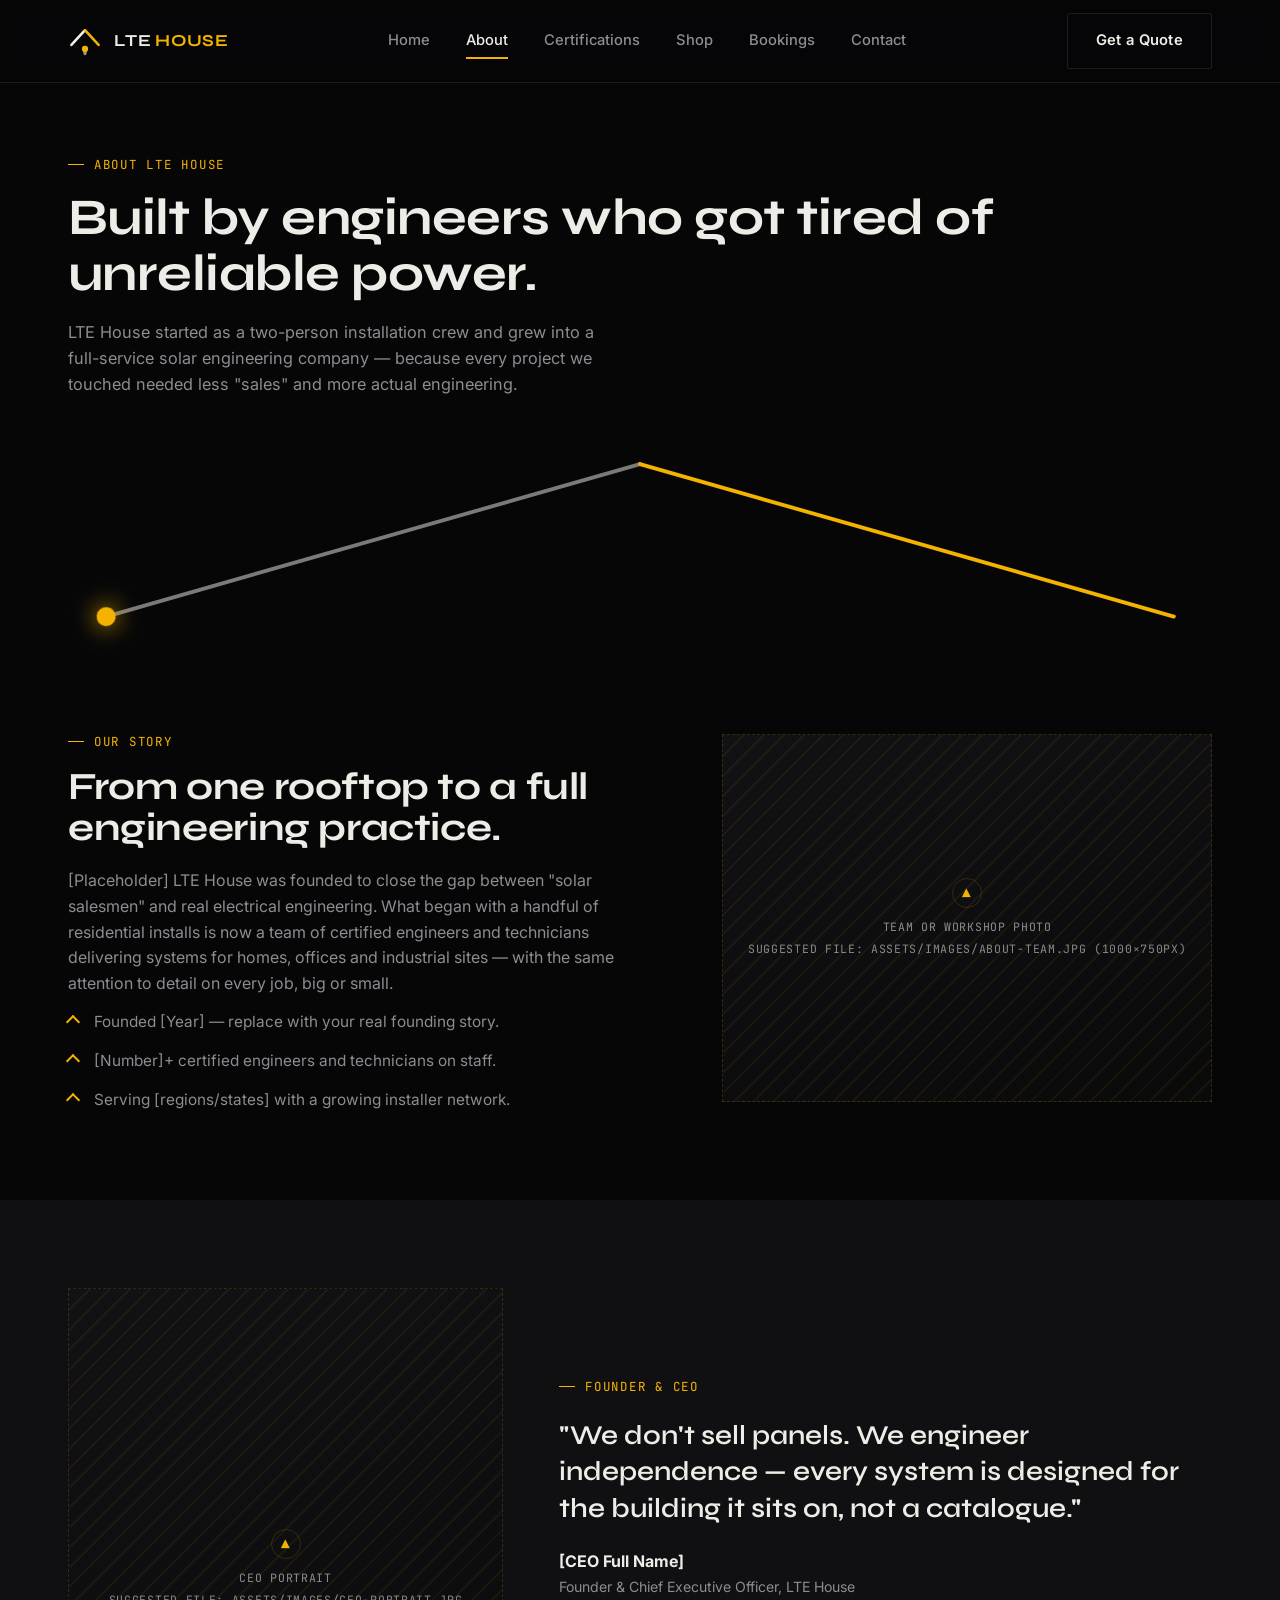
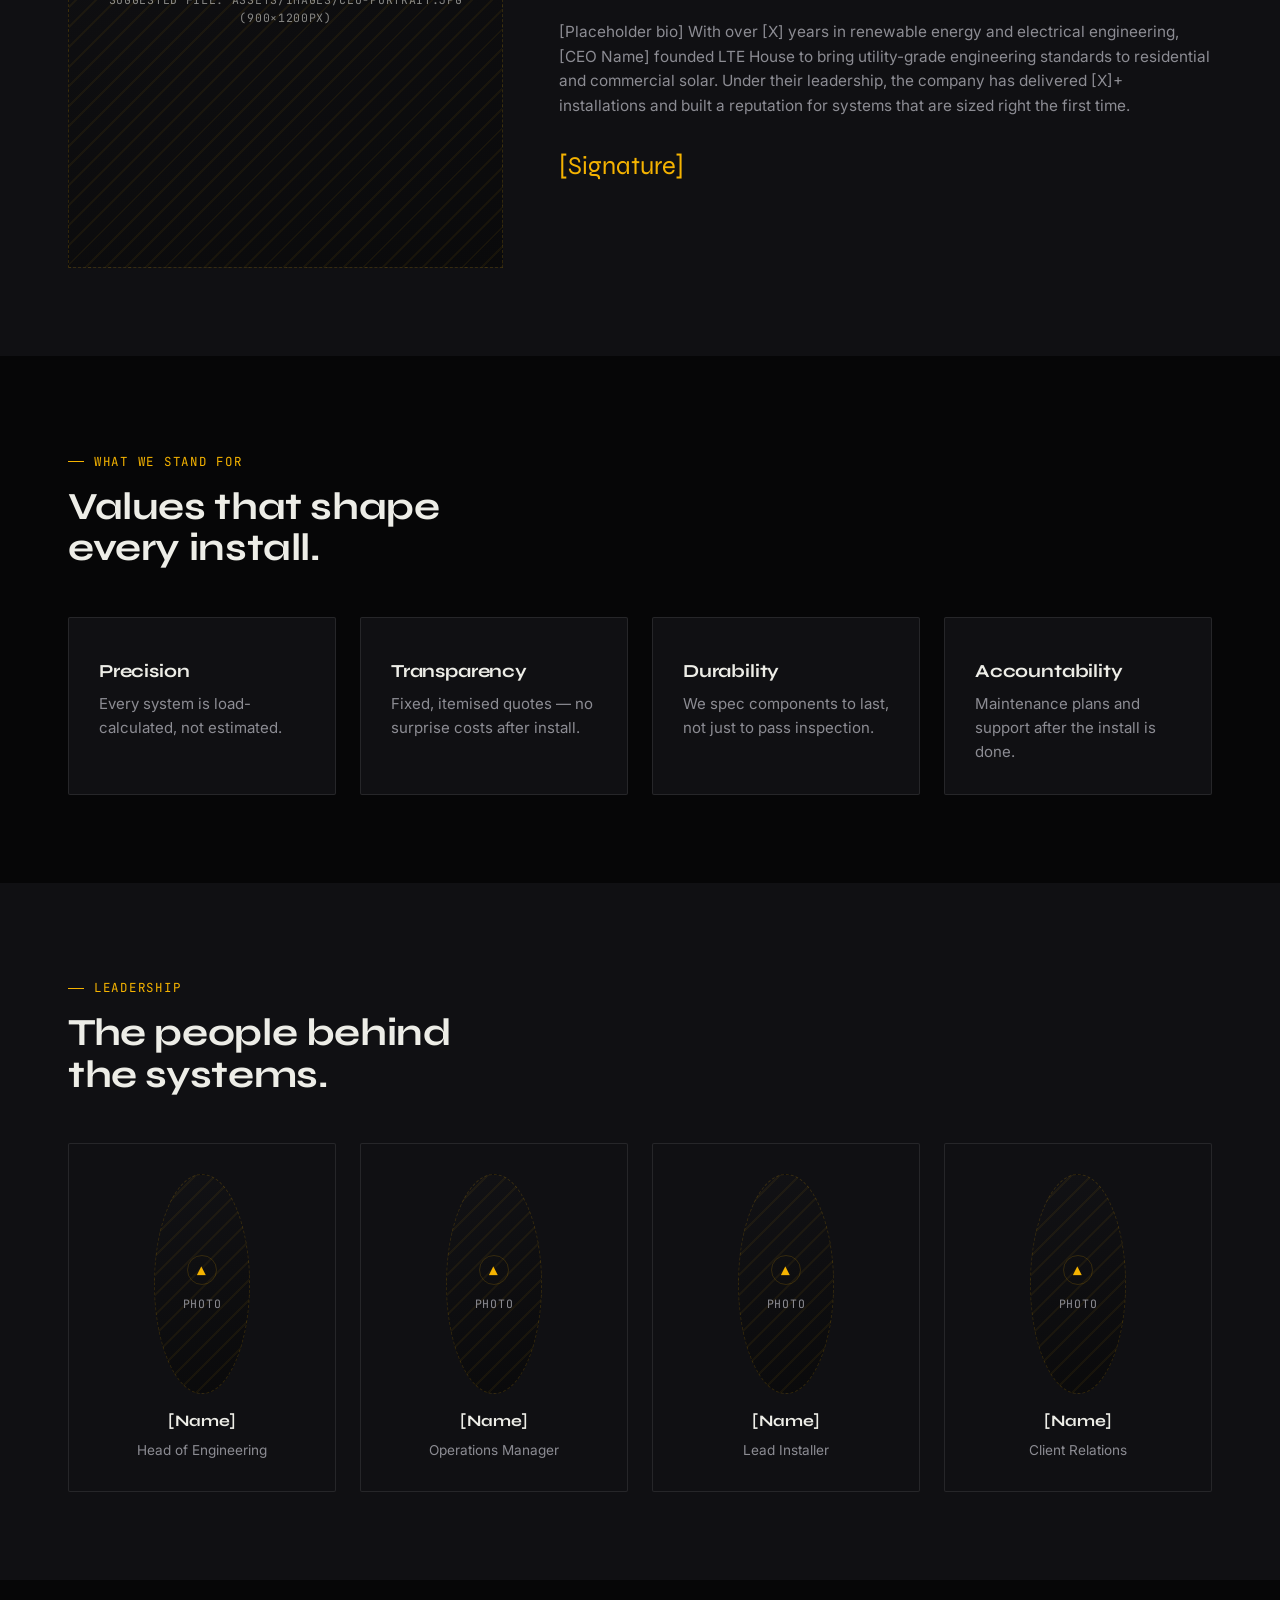
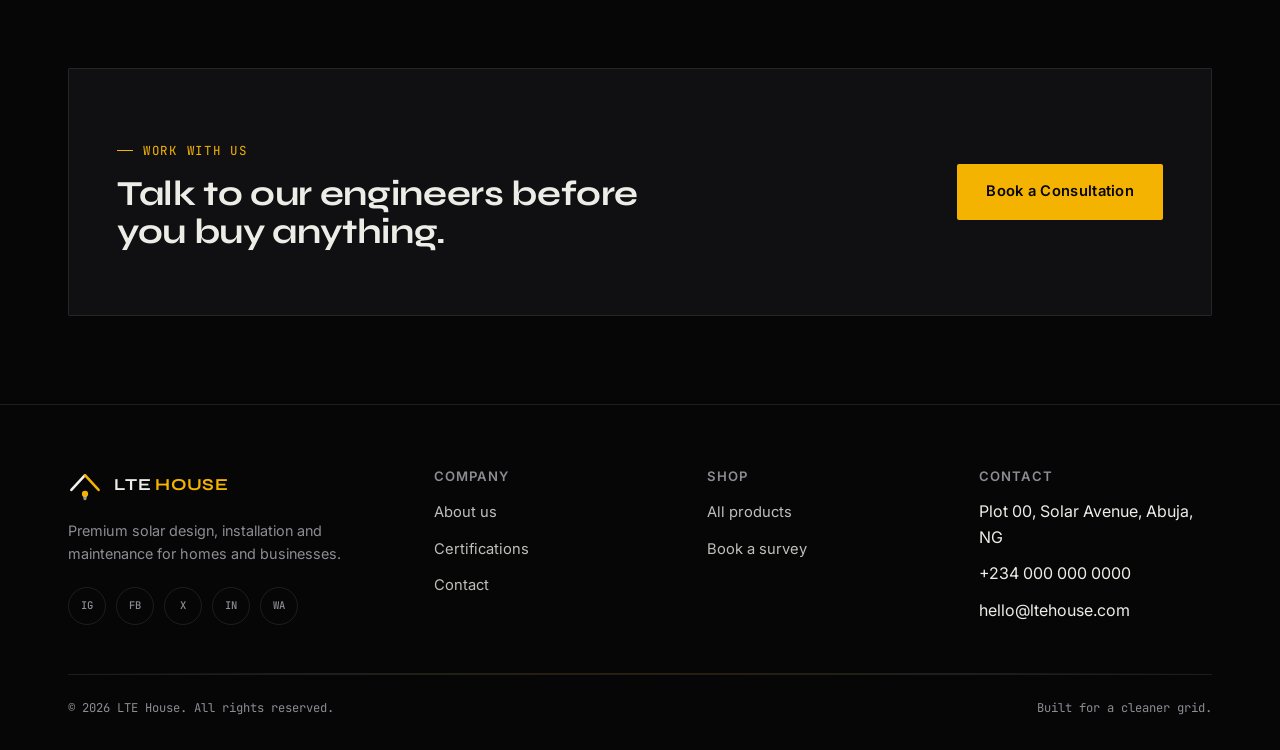
==== about.html @ f2ba42c4 "Initial website commit" ====
<!DOCTYPE html>
<html lang="en">
<head>
<meta charset="UTF-8">
<meta name="viewport" content="width=device-width, initial-scale=1.0">
<title>About — LTE House</title>
<meta name="description" content="The team and story behind LTE House.">
<link rel="icon" href="assets/favicon.ico" sizes="any">
<link rel="icon" type="image/svg+xml" href="assets/logo-icon.svg">
<link rel="apple-touch-icon" href="assets/apple-touch-icon.png">
<link rel="manifest" href="assets/site.webmanifest">
<meta name="theme-color" content="#060607">
<link rel="stylesheet" href="css/style.css">
</head>
<body>

<div class="page-loader" aria-hidden="true">
  <svg class="loader-mark" viewBox="0 0 200 200" xmlns="http://www.w3.org/2000/svg">
    <path class="l-roof-base l-roof-base-left" d="M40 130 L100 60"/>
    <path class="l-roof-base l-roof-base-right" d="M100 60 L160 130"/>
    <path class="l-roof-glow l-roof-glow-left" d="M40 130 L100 60"/>
    <path class="l-roof-glow l-roof-glow-right" d="M100 60 L160 130"/>
    <circle class="l-bulb-base" cx="100" cy="150" r="15"/>
    <circle class="l-bulb-glow" cx="100" cy="150" r="15"/>
    <path class="l-bulb-base-lines" d="M94 167 L106 167 M95 172 L105 172"/>
  </svg>
</div>

<header class="site-header">
  <div class="wrap">
    <a href="index.html" class="brand">
      <img src="assets/logo-icon.svg" alt="LTE House logo">
      <span class="brand-name">LTE <span>HOUSE</span></span>
    </a>
    <nav class="nav-links">
      <a href="index.html">Home</a>
      <a href="about.html" aria-current="page">About</a>
      <a href="certifications.html">Certifications</a>
      <a href="shop.html">Shop</a>
      <a href="bookings.html">Bookings</a>
      <a href="contact.html">Contact</a>
    </nav>
    <div class="nav-cta">
      <a href="bookings.html" class="btn btn-ghost">Get a Quote</a>
      <button class="nav-toggle" aria-label="Toggle menu" aria-expanded="false"><span></span></button>
    </div>
  </div>
</header>

<main>

  <section class="page-hero">
    <div class="wrap">
      <span class="eyebrow">About LTE House</span>
      <h1>Built by engineers who got tired of unreliable power.</h1>
      <p>LTE House started as a two-person installation crew and grew into a full-service solar engineering company — because every project we touched needed less "sales" and more actual engineering.</p>
    </div>
  </section>

  <div class="wrap">
    <svg class="roofline animate" viewBox="0 0 600 100" preserveAspectRatio="none" aria-hidden="true">
      <path class="rl-left" d="M20 90 L300 10"/>
      <path class="rl-right" d="M300 10 L580 90"/>
      <circle class="rl-dot" r="5"/>
    </svg>
  </div>

  <!-- STORY -->
  <section>
    <div class="wrap hero-grid">
      <div class="reveal">
        <span class="eyebrow">Our story</span>
        <h2 style="margin-top:14px; font-size:clamp(1.8rem,3vw,2.6rem);">From one rooftop to a full engineering practice.</h2>
        <p style="color:var(--grey); margin-top:20px;">[Placeholder] LTE House was founded to close the gap between "solar salesmen" and real electrical engineering. What began with a handful of residential installs is now a team of certified engineers and technicians delivering systems for homes, offices and industrial sites — with the same attention to detail on every job, big or small.</p>
        <ul class="roof-list">
          <li>Founded [Year] — replace with your real founding story.</li>
          <li>[Number]+ certified engineers and technicians on staff.</li>
          <li>Serving [regions/states] with a growing installer network.</li>
        </ul>
      </div>
      <div class="ph reveal" style="--ar:4/3;">
        <div class="ph-inner">
          <span class="ph-icon">▲</span>
          Team or workshop photo
          <span class="ph-file">suggested file: assets/images/about-team.jpg (1000×750px)</span>
        </div>
      </div>
    </div>
  </section>

  <!-- CEO SPOTLIGHT -->
  <section style="background:var(--panel);">
    <div class="wrap">
      <div class="ceo-section reveal">
        <div class="ph">
          <div class="ph-inner">
            <span class="ph-icon">▲</span>
            CEO portrait
            <span class="ph-file">suggested file: assets/images/ceo-portrait.jpg (900×1200px)</span>
          </div>
        </div>
        <div>
          <span class="eyebrow">Founder &amp; CEO</span>
          <p class="ceo-quote">"We don't sell panels. We engineer independence — every system is designed for the building it sits on, not a catalogue."</p>
          <div class="ceo-role">
            <b>[CEO Full Name]</b>
            <span>Founder &amp; Chief Executive Officer, LTE House</span>
          </div>
          <p class="ceo-bio">[Placeholder bio] With over [X] years in renewable energy and electrical engineering, [CEO Name] founded LTE House to bring utility-grade engineering standards to residential and commercial solar. Under their leadership, the company has delivered [X]+ installations and built a reputation for systems that are sized right the first time.</p>
          <div class="ceo-sig">[Signature]</div>
        </div>
      </div>
    </div>
  </section>

  <!-- VALUES -->
  <section>
    <div class="wrap">
      <div class="section-head reveal">
        <div>
          <span class="eyebrow">What we stand for</span>
          <h2>Values that shape every install.</h2>
        </div>
      </div>
      <div class="grid-4">
        <div class="card reveal">
          <h3>Precision</h3>
          <p>Every system is load-calculated, not estimated.</p>
        </div>
        <div class="card reveal">
          <h3>Transparency</h3>
          <p>Fixed, itemised quotes — no surprise costs after install.</p>
        </div>
        <div class="card reveal">
          <h3>Durability</h3>
          <p>We spec components to last, not just to pass inspection.</p>
        </div>
        <div class="card reveal">
          <h3>Accountability</h3>
          <p>Maintenance plans and support after the install is done.</p>
        </div>
      </div>
    </div>
  </section>

  <!-- TEAM -->
  <section style="background:var(--panel);">
    <div class="wrap">
      <div class="section-head reveal">
        <div>
          <span class="eyebrow">Leadership</span>
          <h2>The people behind the systems.</h2>
        </div>
      </div>
      <div class="grid-4">
        <div class="card cert-card reveal">
          <div class="ph"><div class="ph-inner"><span class="ph-icon">▲</span>Photo</div></div>
          <h3>[Name]</h3>
          <p>Head of Engineering</p>
        </div>
        <div class="card cert-card reveal">
          <div class="ph"><div class="ph-inner"><span class="ph-icon">▲</span>Photo</div></div>
          <h3>[Name]</h3>
          <p>Operations Manager</p>
        </div>
        <div class="card cert-card reveal">
          <div class="ph"><div class="ph-inner"><span class="ph-icon">▲</span>Photo</div></div>
          <h3>[Name]</h3>
          <p>Lead Installer</p>
        </div>
        <div class="card cert-card reveal">
          <div class="ph"><div class="ph-inner"><span class="ph-icon">▲</span>Photo</div></div>
          <h3>[Name]</h3>
          <p>Client Relations</p>
        </div>
      </div>
    </div>
  </section>

  <section>
    <div class="wrap">
      <div class="cta-band reveal">
        <div>
          <span class="eyebrow">Work with us</span>
          <h2 style="margin-top:14px;">Talk to our engineers before you buy anything.</h2>
        </div>
        <a href="bookings.html" class="btn btn-primary">Book a Consultation</a>
      </div>
    </div>
  </section>

</main>

<footer class="site-footer">
  <div class="wrap">
    <div class="footer-grid">
      <div class="footer-brand">
        <a href="index.html" class="brand">
          <img src="assets/logo-icon.svg" alt="LTE House logo">
          <span class="brand-name">LTE <span>HOUSE</span></span>
        </a>
        <p>Premium solar design, installation and maintenance for homes and businesses.</p>
        <div class="social-links">
          <a href="#" aria-label="LTE House on Instagram">IG</a>
          <a href="#" aria-label="LTE House on Facebook">FB</a>
          <a href="#" aria-label="LTE House on X (Twitter)">X</a>
          <a href="#" aria-label="LTE House on LinkedIn">IN</a>
          <a href="#" aria-label="Message LTE House on WhatsApp">WA</a>
        </div>
      </div>
      <div class="footer-col">
        <h4>Company</h4>
        <ul>
          <li><a href="about.html">About us</a></li>
          <li><a href="certifications.html">Certifications</a></li>
          <li><a href="contact.html">Contact</a></li>
        </ul>
      </div>
      <div class="footer-col">
        <h4>Shop</h4>
        <ul>
          <li><a href="shop.html">All products</a></li>
          <li><a href="bookings.html">Book a survey</a></li>
        </ul>
      </div>
      <div class="footer-col">
        <h4>Contact</h4>
        <ul>
          <li>Plot 00, Solar Avenue, Abuja, NG</li>
          <li>+234 000 000 0000</li>
          <li>hello@ltehouse.com</li>
        </ul>
      </div>
    </div>
    <div class="divider-simple"></div>
    <div class="footer-bottom">
      <span>© 2026 LTE House. All rights reserved.</span>
      <span>Built for a cleaner grid.</span>
    </div>
  </div>
</footer>

<script src="js/main.js"></script>
</body>
</html>
---- css/style.css ----
/* =========================================================
   LTE HOUSE — Design System
   Palette:   #060607 black · #101013 panel · #17171B panel-2
              #F5B301 gold · #FFD666 gold-bright
              #EDEDE7 white(text) · #8C8C93 grey(muted)
   Type:      Syne (display) / Inter (body) / JetBrains Mono (data)
   Signature: the roofline stroke from the mark, reused as an
              animated divider with a travelling "sun" dot.
   ========================================================= */

@import url('https://fonts.googleapis.com/css2?family=Syne:wght@600;700;800&family=Inter:wght@400;500;600&family=JetBrains+Mono:wght@400;500&display=swap');

:root{
  --black:#060607;
  --panel:#101013;
  --panel-2:#17171b;
  --gold:#F5B301;
  --gold-bright:#FFD666;
  --white:#EDEDE7;
  --grey:#8C8C93;
  --line:rgba(245,179,1,0.16);
  --line-soft:rgba(237,237,231,0.10);

  --display:'Syne', sans-serif;
  --body:'Inter', sans-serif;
  --mono:'JetBrains Mono', monospace;

  --container:1200px;
  --radius:2px;
  --ease:cubic-bezier(.16,.84,.44,1);
}

*,*::before,*::after{ box-sizing:border-box; }
html{ scroll-behavior:smooth; }
body{
  margin:0;
  background:var(--black);
  color:var(--white);
  font-family:var(--body);
  font-size:16px;
  line-height:1.6;
  -webkit-font-smoothing:antialiased;
}
img{ max-width:100%; display:block; }
a{ color:inherit; text-decoration:none; }
ul{ margin:0; padding:0; list-style:none; }
h1,h2,h3,h4{ font-family:var(--display); font-weight:700; margin:0; line-height:1.08; letter-spacing:-0.01em; }
p{ margin:0; }
button{ font-family:inherit; cursor:pointer; }
input,select,textarea{ font-family:inherit; font-size:1rem; }

:focus-visible{
  outline:2px solid var(--gold);
  outline-offset:3px;
}

.wrap{
  max-width:var(--container);
  margin-inline:auto;
  padding-inline:28px;
}

@media (prefers-reduced-motion: reduce){
  *{ animation-duration:0.001ms !important; animation-iteration-count:1 !important; transition-duration:0.001ms !important; scroll-behavior:auto !important; }
}

/* ---------- eyebrow / mono labels ---------- */
.eyebrow{
  font-family:var(--mono);
  font-size:0.78rem;
  letter-spacing:0.14em;
  text-transform:uppercase;
  color:var(--gold);
  display:inline-flex;
  align-items:center;
  gap:10px;
}
.eyebrow::before{
  content:'';
  width:16px; height:1px;
  background:var(--gold);
  display:inline-block;
}

/* ---------- buttons ---------- */
.btn{
  display:inline-flex;
  align-items:center;
  justify-content:center;
  gap:8px;
  padding:15px 28px;
  font-family:var(--body);
  font-weight:600;
  font-size:0.92rem;
  letter-spacing:0.02em;
  border-radius:var(--radius);
  border:1px solid transparent;
  transition:transform .35s var(--ease), background .35s var(--ease), border-color .35s var(--ease), color .35s var(--ease);
  white-space:nowrap;
}
.btn-primary{ background:var(--gold); color:var(--black); }
.btn-primary:hover{ background:var(--gold-bright); transform:translateY(-2px); }
.btn-ghost{ border-color:var(--line-soft); color:var(--white); }
.btn-ghost:hover{ border-color:var(--gold); color:var(--gold); transform:translateY(-2px); }
.btn-block{ width:100%; }
.btn:disabled{ opacity:0.4; cursor:not-allowed; transform:none !important; }

/* ---------- header ---------- */
.site-header{
  position:sticky; top:0; z-index:100;
  background:rgba(6,6,7,0.86);
  backdrop-filter:blur(10px);
  border-bottom:1px solid var(--line-soft);
}
.site-header .wrap{
  display:flex; align-items:center; justify-content:space-between;
  height:82px;
}
.brand{ display:flex; align-items:center; gap:12px; }
.brand img{ width:34px; height:34px; }
.brand-name{ font-family:var(--display); font-weight:700; font-size:1.05rem; letter-spacing:0.02em; }
.brand-name span{ color:var(--gold); }

.nav-links{ display:flex; align-items:center; gap:36px; }
.nav-links a{
  font-size:0.92rem; font-weight:500; color:var(--grey);
  position:relative; padding:6px 0; transition:color .25s var(--ease);
}
.nav-links a:hover, .nav-links a[aria-current="page"]{ color:var(--white); }
.nav-links a[aria-current="page"]::after{
  content:''; position:absolute; left:0; right:0; bottom:0; height:2px; background:var(--gold);
}
.nav-cta{ display:flex; align-items:center; gap:16px; }
.nav-toggle{
  display:none; background:none; border:none; color:var(--white);
  width:38px; height:38px; align-items:center; justify-content:center;
}
.nav-toggle span, .nav-toggle span::before, .nav-toggle span::after{
  content:''; display:block; width:22px; height:2px; background:var(--white); position:relative; transition:.3s;
}
.nav-toggle span::before{ position:absolute; top:-7px; }
.nav-toggle span::after{ position:absolute; top:7px; }

@media (max-width: 900px){
  .nav-links{
    position:fixed; inset:82px 0 0 0; background:var(--black);
    flex-direction:column; align-items:flex-start; gap:0;
    padding:12px 28px 28px; border-top:1px solid var(--line-soft);
    transform:translateY(-8px); opacity:0; pointer-events:none;
    transition:transform .3s var(--ease), opacity .3s var(--ease);
  }
  .nav-links.open{ transform:translateY(0); opacity:1; pointer-events:auto; }
  .nav-links a{ width:100%; padding:16px 0; border-bottom:1px solid var(--line-soft); }
  .nav-cta .btn-ghost{ display:none; }
  .nav-toggle{ display:flex; }
}

/* ---------- roofline divider (signature element) ---------- */
.roofline{
  width:100%;
  display:block;
  overflow:visible;
}
.roofline path{
  fill:none;
  stroke-width:2;
  stroke-linecap:round;
}
.roofline .rl-left{ stroke:var(--line-soft); }
.roofline .rl-right{ stroke:var(--line); }
.roofline.animate .rl-left,
.roofline.animate .rl-right{
  stroke:var(--white);
  stroke-opacity:0.5;
  stroke-dasharray:900;
  stroke-dashoffset:900;
  animation:draw 1.6s var(--ease) forwards;
}
.roofline.animate .rl-right{ stroke:var(--gold); stroke-opacity:1; animation-delay:.15s; }
.roofline.animate .rl-left{ animation-delay:0s; }
@keyframes draw{ to{ stroke-dashoffset:0; } }
.roofline .rl-dot{
  fill:var(--gold);
  offset-path:path('M20 90 L300 10 L580 90');
  animation:travel 4.5s linear infinite;
  filter:drop-shadow(0 0 6px var(--gold));
}
@keyframes travel{
  0%{ offset-distance:0%; opacity:0; }
  5%{ opacity:1; }
  95%{ opacity:1; }
  100%{ offset-distance:100%; opacity:0; }
}

.divider-simple{
  height:1px; width:100%;
  background:linear-gradient(90deg, transparent, var(--line-soft) 20%, var(--line) 50%, var(--line-soft) 80%, transparent);
  border:none; margin:0;
}

/* ---------- hero ---------- */
.hero{
  padding:74px 0 40px;
  position:relative;
}
.hero-grid{
  display:grid;
  grid-template-columns:1.1fr 0.9fr;
  gap:56px;
  align-items:center;
}
.hero h1{
  font-size:clamp(2.6rem, 5vw, 4.4rem);
  margin-top:18px;
}
.hero h1 em{ font-style:normal; color:var(--gold); }
.hero p.lede{
  font-size:1.06rem; color:var(--grey); max-width:46ch;
  margin-top:22px;
}
.hero-actions{ display:flex; gap:16px; margin-top:34px; flex-wrap:wrap; }
.hero-media{
  position:relative;
  border:1px solid var(--line-soft);
  border-radius:var(--radius);
  overflow:hidden;
}
.hero-media img{ width:100%; height:100%; object-fit:cover; }

@media (max-width: 900px){
  .hero-grid{ grid-template-columns:1fr; }
  .hero-media{ order:-1; }
}

/* ---------- image placeholders ---------- */
.ph{
  position:relative;
  background:
    repeating-linear-gradient(135deg, rgba(245,179,1,0.06) 0 2px, transparent 2px 14px),
    linear-gradient(160deg, #121215, #0a0a0b);
  border:1px dashed var(--line);
  display:flex; align-items:center; justify-content:center;
  min-height:220px;
  aspect-ratio: var(--ar, 4/3);
}
.ph-inner{
  text-align:center; color:var(--grey);
  font-family:var(--mono); font-size:0.72rem; letter-spacing:0.06em; text-transform:uppercase;
  padding:20px;
}
.ph-inner .ph-icon{
  width:30px; height:30px; margin:0 auto 10px;
  border:1px solid var(--line); border-radius:50%;
  display:flex; align-items:center; justify-content:center; color:var(--gold); font-size:0.9rem;
}
.ph-inner .ph-file{ color:var(--white); opacity:0.55; margin-top:4px; display:block; }

/* ---------- stats strip ---------- */
.stats{
  border-top:1px solid var(--line-soft);
  border-bottom:1px solid var(--line-soft);
  padding:30px 0;
}
.stats .wrap{
  display:grid; grid-template-columns:repeat(4,1fr); gap:24px;
}
.stat b{
  display:block; font-family:var(--mono); font-size:1.9rem; color:var(--gold); font-weight:500;
}
.stat span{ font-size:0.82rem; color:var(--grey); }
@media (max-width:700px){ .stats .wrap{ grid-template-columns:repeat(2,1fr); } }

/* ---------- sections ---------- */
section{ padding:88px 0; }
.section-head{
  display:flex; justify-content:space-between; align-items:flex-end; gap:24px;
  margin-bottom:48px; flex-wrap:wrap;
}
.section-head h2{ font-size:clamp(1.8rem,3vw,2.6rem); margin-top:14px; max-width:16ch; }
.section-head p{ color:var(--grey); max-width:42ch; }

/* ---------- cards ---------- */
.card{
  background:var(--panel);
  border:1px solid var(--line-soft);
  border-radius:var(--radius);
  padding:30px;
  transition:border-color .3s var(--ease), transform .3s var(--ease);
}
.card:hover{ border-color:var(--line); transform:translateY(-4px); }
.card h3{ font-size:1.15rem; margin-top:14px; }
.card p{ color:var(--grey); font-size:0.94rem; margin-top:10px; }
.card .num{ font-family:var(--mono); color:var(--gold); font-size:0.85rem; }

.grid-3{ display:grid; grid-template-columns:repeat(3,1fr); gap:24px; }
.grid-4{ display:grid; grid-template-columns:repeat(4,1fr); gap:24px; }
.grid-2{ display:grid; grid-template-columns:repeat(2,1fr); gap:24px; }
@media (max-width:900px){ .grid-3,.grid-4{ grid-template-columns:repeat(2,1fr); } }
@media (max-width:600px){ .grid-3,.grid-4,.grid-2{ grid-template-columns:1fr; } }

/* icon bullets replace default markers with a roof-peak caret */
.roof-list li{
  position:relative; padding-left:26px; margin-top:14px; color:var(--grey); font-size:0.96rem;
}
.roof-list li::before{
  content:''; position:absolute; left:0; top:7px; width:10px; height:10px;
  border-left:2px solid var(--gold); border-top:2px solid var(--gold);
  transform:rotate(45deg);
}

/* ---------- process (real sequence -> numbered) ---------- */
.process{ display:grid; grid-template-columns:repeat(4,1fr); gap:0; }
.process-step{
  padding:0 24px 0 0; position:relative;
}
.process-step:not(:last-child)::after{
  content:''; position:absolute; top:20px; right:-1px; width:1px; height:60%;
  background:var(--line-soft);
}
.process-step .idx{ font-family:var(--mono); color:var(--gold); font-size:0.82rem; }
.process-step h4{ font-size:1.05rem; margin-top:14px; }
.process-step p{ color:var(--grey); font-size:0.9rem; margin-top:8px; }
@media (max-width:900px){ .process{ grid-template-columns:repeat(2,1fr); gap:36px 24px; } .process-step:not(:last-child)::after{ display:none; } }
@media (max-width:600px){ .process{ grid-template-columns:1fr; } }

/* ---------- CTA band ---------- */
.cta-band{
  background:var(--panel);
  border:1px solid var(--line-soft);
  border-radius:var(--radius);
  padding:64px 48px;
  display:flex; align-items:center; justify-content:space-between; gap:32px; flex-wrap:wrap;
}
.cta-band h2{ font-size:clamp(1.6rem,3vw,2.2rem); max-width:22ch; }
@media (max-width:700px){ .cta-band{ padding:40px 26px; } }

/* ---------- footer ---------- */
.site-footer{ border-top:1px solid var(--line-soft); padding:64px 0 32px; }
.footer-grid{
  display:grid; grid-template-columns:1.4fr 1fr 1fr 1fr; gap:40px;
  padding-bottom:48px;
}
.footer-brand p{ color:var(--grey); font-size:0.9rem; margin-top:16px; max-width:32ch; }
.social-links{ display:flex; gap:10px; margin-top:22px; }
.social-links a{
  width:38px; height:38px; border-radius:50%; border:1px solid var(--line-soft);
  display:flex; align-items:center; justify-content:center;
  font-family:var(--mono); font-size:0.66rem; font-weight:500; letter-spacing:0.02em;
  color:var(--grey); transition:.25s var(--ease);
}
.social-links a:hover{ border-color:var(--gold); color:var(--gold); transform:translateY(-2px); }
.social-links.inline{ margin-top:18px; }
.footer-col h4{ font-family:var(--body); font-size:0.82rem; text-transform:uppercase; letter-spacing:0.08em; color:var(--grey); font-weight:600; }
.footer-col ul{ margin-top:16px; display:flex; flex-direction:column; gap:11px; }
.footer-col a{ font-size:0.92rem; color:var(--white); opacity:0.8; }
.footer-col a:hover{ color:var(--gold); opacity:1; }
.footer-bottom{
  border-top:1px solid var(--line-soft); padding-top:24px;
  display:flex; justify-content:space-between; align-items:center; flex-wrap:wrap; gap:12px;
  font-family:var(--mono); font-size:0.76rem; color:var(--grey);
}
@media (max-width:900px){ .footer-grid{ grid-template-columns:1fr 1fr; } }
@media (max-width:600px){ .footer-grid{ grid-template-columns:1fr; } }

/* ---------- page hero (inner pages) ---------- */
.page-hero{ padding:64px 0 48px; }
.page-hero .eyebrow{ margin-bottom:16px; }
.page-hero h1{ font-size:clamp(2.2rem,4vw,3.4rem); }
.page-hero p{ color:var(--grey); max-width:56ch; margin-top:18px; font-size:1.02rem; }

/* ---------- badge / pill ---------- */
.pill{
  display:inline-flex; align-items:center; gap:8px;
  font-family:var(--mono); font-size:0.74rem; letter-spacing:0.05em; text-transform:uppercase;
  color:var(--gold); border:1px solid var(--line); padding:6px 12px; border-radius:100px;
}

/* ---------- forms ---------- */
.field{ margin-bottom:20px; }
.field label{ display:block; font-size:0.84rem; color:var(--grey); margin-bottom:8px; }
.field input, .field select, .field textarea{
  width:100%; background:var(--panel); border:1px solid var(--line-soft); color:var(--white);
  padding:13px 14px; border-radius:var(--radius); transition:border-color .25s var(--ease);
}
.field input:focus, .field select:focus, .field textarea:focus{ border-color:var(--gold); outline:none; }
.field textarea{ min-height:120px; resize:vertical; }
.field-row{ display:grid; grid-template-columns:1fr 1fr; gap:20px; }
@media (max-width:600px){ .field-row{ grid-template-columns:1fr; } }
.form-note{ font-size:0.8rem; color:var(--grey); margin-top:14px; }
.form-success{
  display:none; border:1px solid var(--gold); background:rgba(245,179,1,0.06);
  padding:20px; border-radius:var(--radius); margin-top:20px;
}
.form-success.show{ display:block; }

/* ---------- shop ---------- */
.filter-bar{ display:flex; gap:10px; flex-wrap:wrap; margin-bottom:36px; }
.filter-chip{
  font-size:0.84rem; padding:9px 18px; border:1px solid var(--line-soft); border-radius:100px; color:var(--grey);
  transition:.25s var(--ease); background:none;
}
.filter-chip:hover{ color:var(--white); border-color:var(--line); }
.filter-chip.active{ background:var(--gold); color:var(--black); border-color:var(--gold); font-weight:600; }

.product-card .ph{ --ar:1/1; margin-bottom:18px; }
.product-card .price{ font-family:var(--mono); color:var(--gold); font-size:1.05rem; margin-top:12px; }
.product-card .meta{ display:flex; justify-content:space-between; align-items:center; margin-top:18px; }
.product-card .tag{ font-family:var(--mono); font-size:0.7rem; color:var(--grey); text-transform:uppercase; }
.qty-btn{
  background:var(--panel-2); border:1px solid var(--line-soft); color:var(--white);
  padding:11px 16px; font-size:0.86rem; font-weight:600; width:100%; border-radius:var(--radius);
  transition:.25s var(--ease); margin-top:16px; display:flex; align-items:center; justify-content:center; gap:8px;
}
.qty-btn:hover{ border-color:var(--gold); color:var(--gold); }
.qty-btn.added{ background:var(--gold); color:var(--black); border-color:var(--gold); }

/* quote drawer */
.quote-bar{
  position:fixed; right:24px; bottom:24px; z-index:200;
  background:var(--gold); color:var(--black); padding:15px 22px; border-radius:100px;
  display:flex; align-items:center; gap:10px; font-weight:600; font-size:0.9rem;
  box-shadow:0 12px 30px rgba(0,0,0,0.4);
  transform:translateY(120%); transition:transform .4s var(--ease);
}
.quote-bar.show{ transform:translateY(0); }
.quote-bar .count{
  background:var(--black); color:var(--gold); width:22px; height:22px; border-radius:50%;
  display:flex; align-items:center; justify-content:center; font-size:0.76rem; font-family:var(--mono);
}

/* ---------- bookings ---------- */
.calendar{
  background:var(--panel); border:1px solid var(--line-soft); border-radius:var(--radius); padding:28px;
}
.cal-head{ display:flex; align-items:center; justify-content:space-between; margin-bottom:20px; }
.cal-head b{ font-family:var(--display); font-size:1.05rem; }
.cal-nav{ display:flex; gap:8px; }
.cal-nav button{
  background:none; border:1px solid var(--line-soft); color:var(--white); width:32px; height:32px; border-radius:50%;
}
.cal-nav button:hover{ border-color:var(--gold); color:var(--gold); }
.cal-grid{ display:grid; grid-template-columns:repeat(7,1fr); gap:6px; text-align:center; }
.cal-grid .dow{ font-family:var(--mono); font-size:0.68rem; color:var(--grey); padding-bottom:6px; }
.cal-day{
  aspect-ratio:1; display:flex; align-items:center; justify-content:center; border-radius:50%;
  font-size:0.88rem; color:var(--white); background:none; border:1px solid transparent;
}
.cal-day:not(:disabled):hover{ border-color:var(--gold); }
.cal-day.selected{ background:var(--gold); color:var(--black); font-weight:600; }
.cal-day:disabled{ color:var(--line-soft); pointer-events:none; }
.cal-day.empty{ visibility:hidden; }

.slot-grid{ display:grid; grid-template-columns:repeat(3,1fr); gap:10px; margin-top:16px; }
.slot{
  padding:11px 6px; border:1px solid var(--line-soft); border-radius:var(--radius); font-size:0.84rem; text-align:center;
  background:none; color:var(--white);
}
.slot:hover{ border-color:var(--gold); }
.slot.selected{ background:var(--gold); color:var(--black); border-color:var(--gold); font-weight:600; }
.slot:disabled{ color:var(--line-soft); text-decoration:line-through; pointer-events:none; }

.booking-summary{ background:var(--panel); border:1px solid var(--line-soft); border-radius:var(--radius); padding:28px; }
.summary-row{ display:flex; justify-content:space-between; padding:12px 0; border-bottom:1px solid var(--line-soft); font-size:0.92rem; }
.summary-row span:first-child{ color:var(--grey); }
.summary-row b{ color:var(--gold); font-family:var(--mono); font-weight:500; }

/* ---------- team / CEO ---------- */
.ceo-section{ display:grid; grid-template-columns:0.8fr 1.2fr; gap:56px; align-items:center; }
.ceo-section .ph{ --ar:3/4; }
.ceo-quote{
  font-family:var(--display); font-size:clamp(1.3rem,2.4vw,1.7rem); font-weight:600; line-height:1.35;
  margin-top:20px;
}
.ceo-role{ margin-top:22px; }
.ceo-role b{ display:block; font-family:var(--body); }
.ceo-role span{ color:var(--grey); font-size:0.88rem; }
.ceo-bio{ color:var(--grey); margin-top:20px; font-size:0.96rem; }
.ceo-sig{ margin-top:28px; font-family:var(--display); font-size:1.6rem; color:var(--gold); }
@media (max-width:900px){ .ceo-section{ grid-template-columns:1fr; } }

/* ---------- certifications ---------- */
.cert-card{ text-align:center; }
.cert-card .ph{ --ar:1/1; width:96px; margin:0 auto 18px; border-radius:50%; }
.cert-card h3{ font-size:1rem; }
.cert-card p{ font-size:0.85rem; }

/* scroll reveal */
.reveal{ opacity:0; transform:translateY(18px); transition:opacity .7s var(--ease), transform .7s var(--ease); }
.reveal.in{ opacity:1; transform:none; }

/* ===================== PAGE LOADER =====================
   Signature moment: the sun drops to the roof peak, the
   roofline draws itself (same motif as the section dividers),
   a spark travels down into the bulb, and the bulb lights.
   Plays once per browser session (see main.js), and is skipped
   entirely for prefers-reduced-motion. */
.page-loader{
  position:fixed; inset:0; z-index:9999;
  background:var(--black);
  display:flex; align-items:center; justify-content:center; flex-direction:column; gap:22px;
  opacity:1; visibility:visible;
  transition:opacity .5s var(--ease), visibility .5s var(--ease);
}
.page-loader.hide{ opacity:0; visibility:hidden; pointer-events:none; }
body.loading{ overflow:hidden; }

.loader-mark{ width:84px; height:84px; overflow:visible; }

/* dim static outline of the mark, always visible */
.l-roof-base{ fill:none; stroke-linecap:round; stroke-width:9; }
.l-roof-base-left{ stroke:rgba(237,237,231,0.16); }
.l-roof-base-right{ stroke:rgba(245,179,1,0.16); }
.l-bulb-base{ fill:#232326; }
.l-bulb-base-lines{ stroke:rgba(237,237,231,0.2); stroke-width:2.4; stroke-linecap:round; }

/* bright light travelling from each roof tip up to the peak, on a loop —
   "the roofline colors moving to the light" */
.l-roof-glow{ fill:none; stroke-linecap:round; stroke-width:9; }
.l-roof-glow-left{
  stroke:var(--white);
  stroke-dasharray:26 200;
  stroke-dashoffset:226;
  filter:drop-shadow(0 0 4px rgba(237,237,231,0.7));
  animation:roofTravel 1.6s linear infinite;
}
.l-roof-glow-right{
  stroke:var(--gold);
  stroke-dasharray:26 200;
  stroke-dashoffset:226;
  filter:drop-shadow(0 0 5px var(--gold));
  animation:roofTravel 1.6s linear infinite;
}
@keyframes roofTravel{ to{ stroke-dashoffset:0; } }

/* bulb pulses right as the light reaches the peak each cycle */
.l-bulb-glow{
  fill:var(--gold);
  opacity:0;
  filter:drop-shadow(0 0 12px var(--gold));
  animation:bulbPulse 1.6s ease-in-out infinite;
  animation-delay:0.75s;
}
@keyframes bulbPulse{
  0%, 100%{ opacity:0; }
  22%{ opacity:1; }
  55%{ opacity:1; }
  78%{ opacity:0; }
}

/* reduced-motion fallback: show a calm static mark, no motion */
.page-loader.no-motion .l-roof-glow,
.page-loader.no-motion .l-bulb-glow{
  animation:none;
  opacity:0.55;
  stroke-dashoffset:0;
}

/* utility */
.mt-0{ margin-top:0 !important; }
.center{ text-align:center; }
.mx-auto{ margin-inline:auto; }
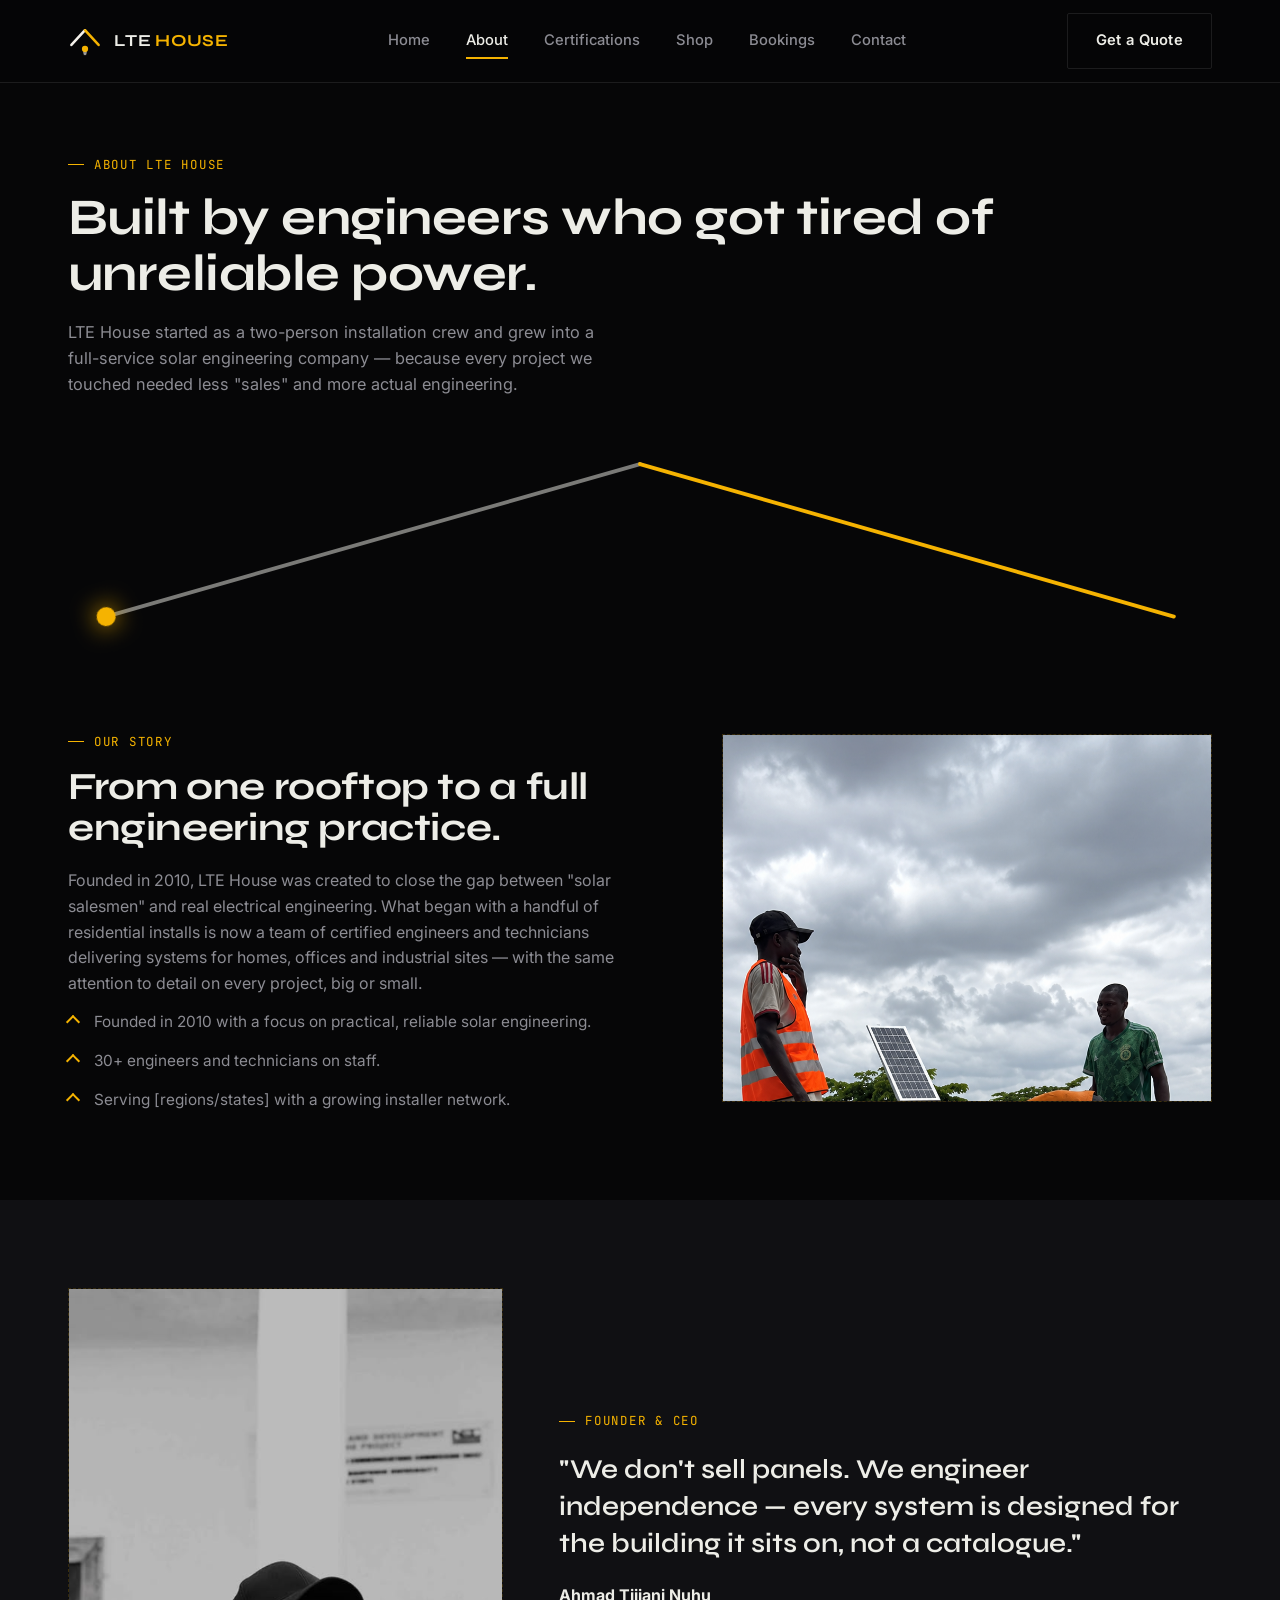
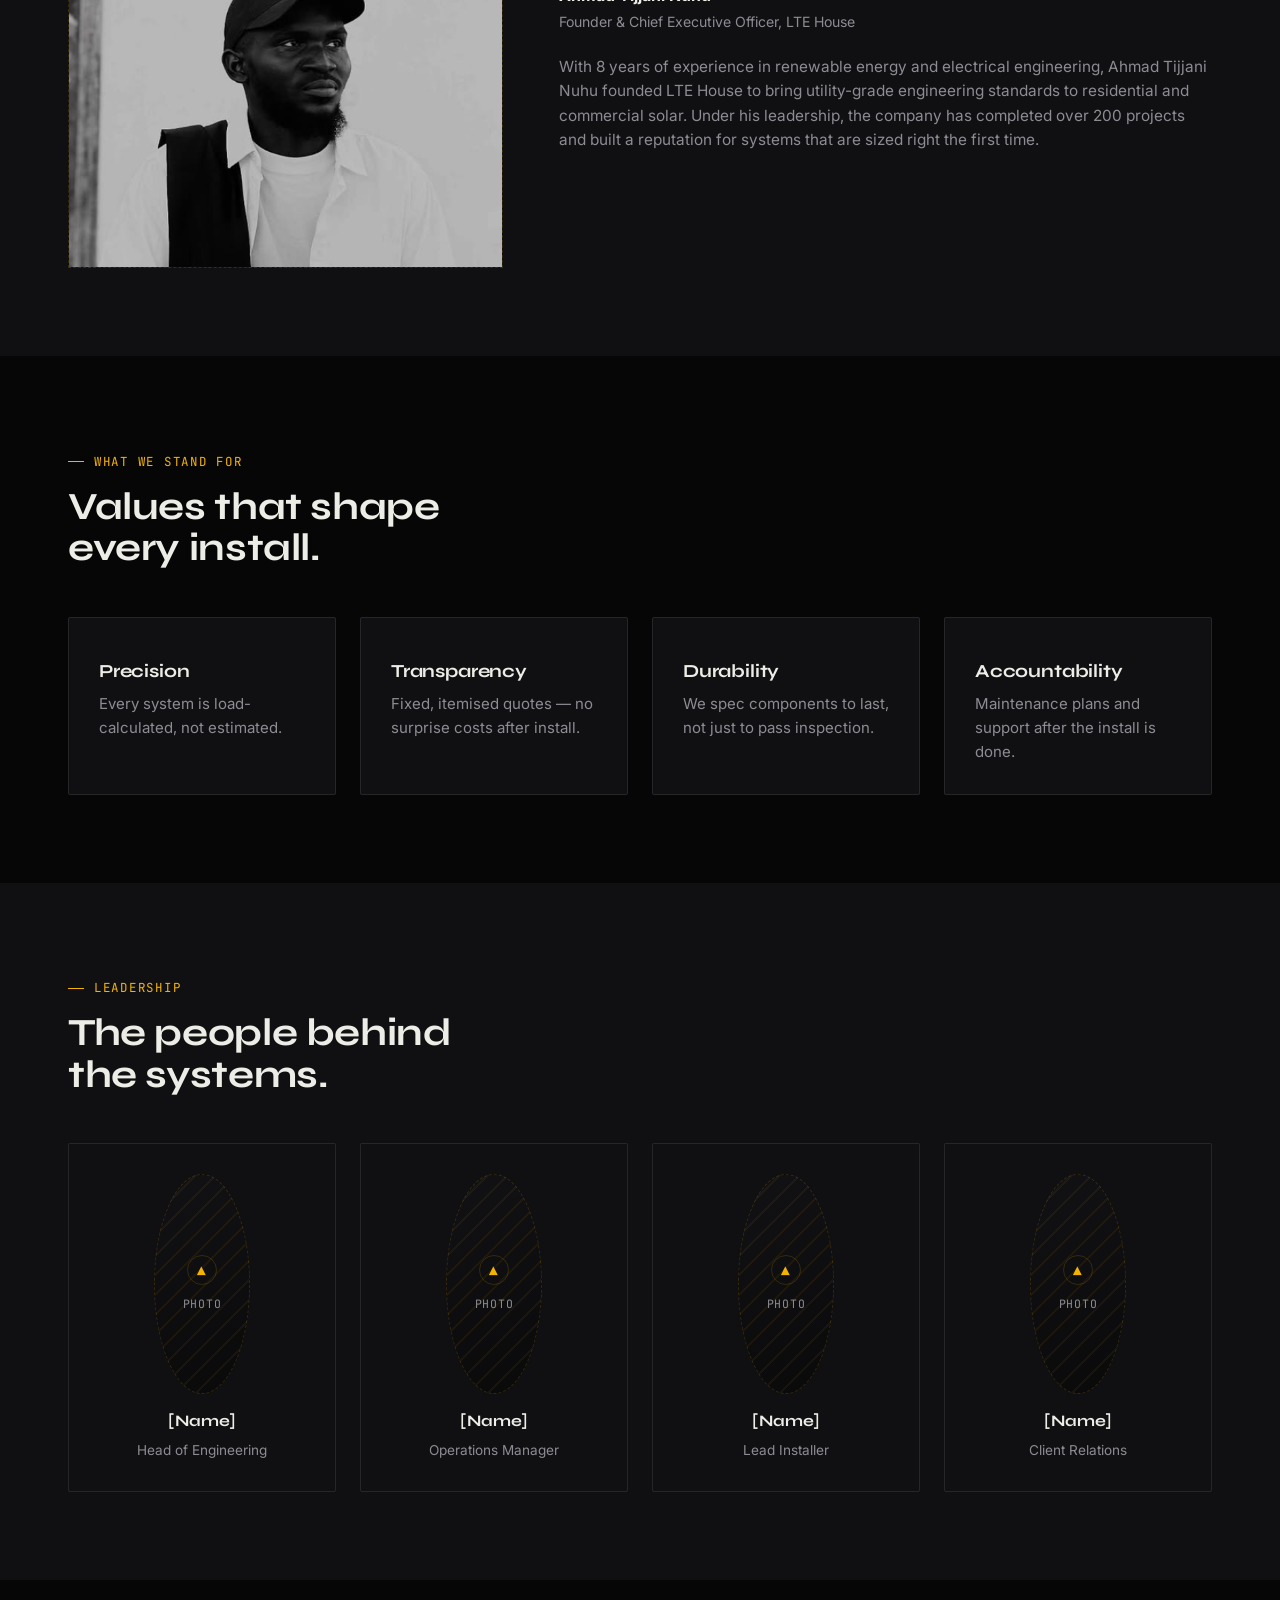
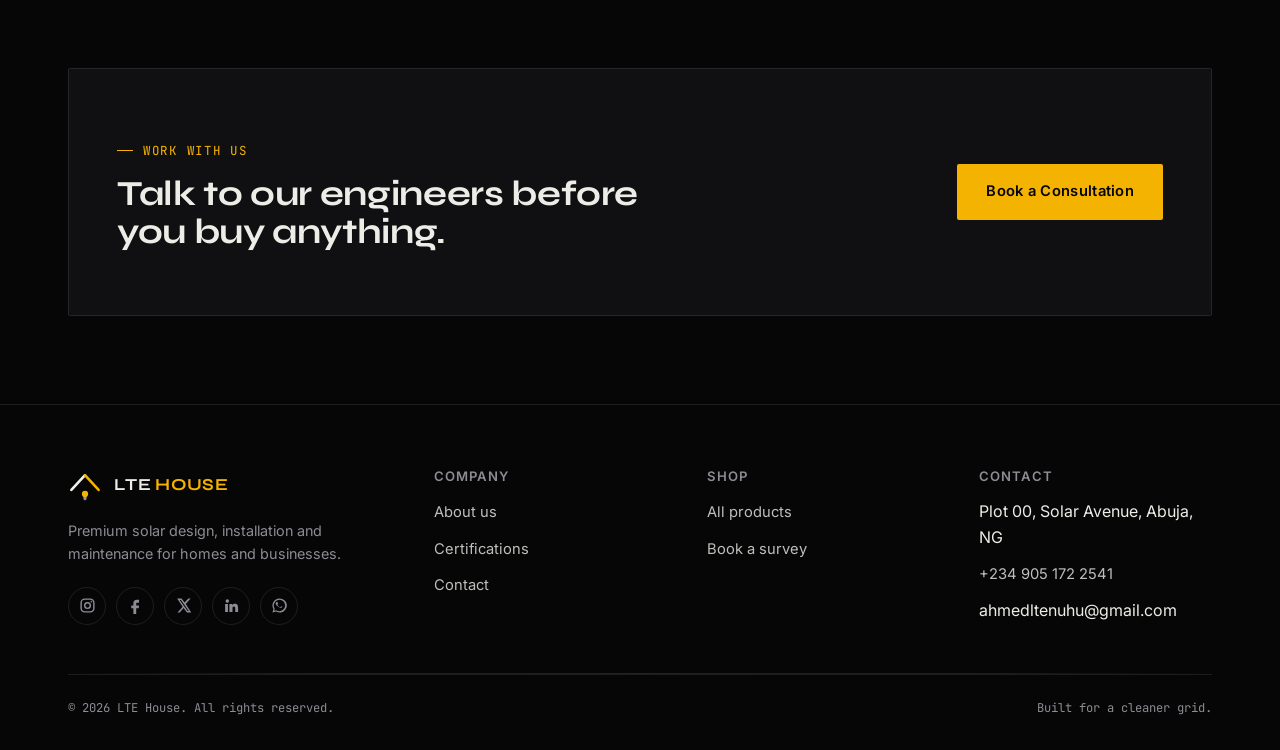
==== commit bdf3d46a: "Update site content and contact integrations" ====
--- a/about.html
+++ b/about.html
@@ -71,19 +71,15 @@
       <div class="reveal">
         <span class="eyebrow">Our story</span>
         <h2 style="margin-top:14px; font-size:clamp(1.8rem,3vw,2.6rem);">From one rooftop to a full engineering practice.</h2>
-        <p style="color:var(--grey); margin-top:20px;">[Placeholder] LTE House was founded to close the gap between "solar salesmen" and real electrical engineering. What began with a handful of residential installs is now a team of certified engineers and technicians delivering systems for homes, offices and industrial sites — with the same attention to detail on every job, big or small.</p>
+        <p style="color:var(--grey); margin-top:20px;">Founded in 2010, LTE House was created to close the gap between "solar salesmen" and real electrical engineering. What began with a handful of residential installs is now a team of certified engineers and technicians delivering systems for homes, offices and industrial sites — with the same attention to detail on every project, big or small.</p>
         <ul class="roof-list">
-          <li>Founded [Year] — replace with your real founding story.</li>
-          <li>[Number]+ certified engineers and technicians on staff.</li>
+          <li>Founded in 2010 with a focus on practical, reliable solar engineering.</li>
+          <li>30+ engineers and technicians on staff.</li>
           <li>Serving [regions/states] with a growing installer network.</li>
         </ul>
       </div>
-      <div class="ph reveal" style="--ar:4/3;">
-        <div class="ph-inner">
-          <span class="ph-icon">▲</span>
-          Team or workshop photo
-          <span class="ph-file">suggested file: assets/images/about-team.jpg (1000×750px)</span>
-        </div>
+      <div class="ph reveal about-team-photo" style="--ar:4/3;">
+        <img src="assets/images/about-team.jpg" alt="LTE House team at work">
       </div>
     </div>
   </section>
@@ -93,21 +89,16 @@
     <div class="wrap">
       <div class="ceo-section reveal">
         <div class="ph">
-          <div class="ph-inner">
-            <span class="ph-icon">▲</span>
-            CEO portrait
-            <span class="ph-file">suggested file: assets/images/ceo-portrait.jpg (900×1200px)</span>
-          </div>
+          <img src="assets/images/ceo-portrait.jpg" alt="LTE House Founder and CEO">
         </div>
         <div>
           <span class="eyebrow">Founder &amp; CEO</span>
           <p class="ceo-quote">"We don't sell panels. We engineer independence — every system is designed for the building it sits on, not a catalogue."</p>
           <div class="ceo-role">
-            <b>[CEO Full Name]</b>
+            <b>Ahmad Tijjani Nuhu</b>
             <span>Founder &amp; Chief Executive Officer, LTE House</span>
           </div>
-          <p class="ceo-bio">[Placeholder bio] With over [X] years in renewable energy and electrical engineering, [CEO Name] founded LTE House to bring utility-grade engineering standards to residential and commercial solar. Under their leadership, the company has delivered [X]+ installations and built a reputation for systems that are sized right the first time.</p>
-          <div class="ceo-sig">[Signature]</div>
+          <p class="ceo-bio">With 8 years of experience in renewable energy and electrical engineering, Ahmad Tijjani Nuhu founded LTE House to bring utility-grade engineering standards to residential and commercial solar. Under his leadership, the company has completed over 200 projects and built a reputation for systems that are sized right the first time.</p>
         </div>
       </div>
     </div>
@@ -201,11 +192,11 @@
         </a>
         <p>Premium solar design, installation and maintenance for homes and businesses.</p>
         <div class="social-links">
-          <a href="#" aria-label="LTE House on Instagram">IG</a>
-          <a href="#" aria-label="LTE House on Facebook">FB</a>
-          <a href="#" aria-label="LTE House on X (Twitter)">X</a>
-          <a href="#" aria-label="LTE House on LinkedIn">IN</a>
-          <a href="#" aria-label="Message LTE House on WhatsApp">WA</a>
+          <a href="https://www.instagram.com/lte_house" aria-label="LTE House on Instagram"><svg aria-hidden="true" viewBox="0 0 24 24"><rect x="3" y="3" width="18" height="18" rx="5" fill="none" stroke="currentColor" stroke-width="2"/><circle cx="12" cy="12" r="4" fill="none" stroke="currentColor" stroke-width="2"/><circle cx="17.5" cy="6.5" r="1.2" fill="currentColor"/></svg></a>
+          <a href="#" aria-label="LTE House on Facebook"><svg aria-hidden="true" viewBox="0 0 24 24"><path fill="currentColor" d="M14 8h3V4h-3c-3.3 0-5 1.9-5 5v3H6v4h3v8h4v-8h3.5l.5-4H13V9c0-.7.3-1 1-1Z"/></svg></a>
+          <a href="#" aria-label="LTE House on X (Twitter)"><svg aria-hidden="true" viewBox="0 0 24 24"><path fill="currentColor" d="M18.9 2H22l-6.8 7.8L23 22h-6.1l-4.8-6.3L6.6 22H3.5l7.3-8.4L3 2h6.2l4.3 5.7L18.9 2Zm-1.1 17.7h1.7L8.3 4.2H6.5l11.3 15.5Z"/></svg></a>
+          <a href="#" aria-label="LTE House on LinkedIn"><svg aria-hidden="true" viewBox="0 0 24 24"><path fill="currentColor" d="M5 3.5A2.5 2.5 0 1 1 5 8a2.5 2.5 0 0 1 0-4.5ZM3 10h4v11H3V10Zm6 0h3.8v1.5h.1c.5-.9 1.8-1.9 3.7-1.9 4 0 4.7 2.6 4.7 6v5.4h-4v-4.8c0-1.2 0-2.8-1.8-2.8s-2.1 1.3-2.1 2.7V21H9V10Z"/></svg></a>
+          <a href="#" aria-label="Message LTE House on WhatsApp"><svg aria-hidden="true" viewBox="0 0 24 24"><path fill="currentColor" d="M12 2a9.9 9.9 0 0 0-8.5 15L2 22l5.2-1.4A10 10 0 1 0 12 2Zm0 18a8 8 0 0 1-4.1-1.1l-.3-.2-3.1.8.8-3-.2-.3A8 8 0 1 1 12 20Zm4.4-5.9c-.2-.1-1.3-.7-1.5-.8-.2-.1-.4-.1-.6.1-.2.2-.6.8-.8 1-.1.2-.3.2-.5.1-1.6-.8-2.7-1.5-3.7-3.3-.3-.5.3-.5.7-1.5.1-.2 0-.4-.1-.5l-.7-1.7c-.2-.5-.4-.4-.6-.4h-.5c-.2 0-.5.1-.7.3-.8.8-1.1 2-.3 3.3 1.6 2.8 3.6 3.5 6.4 4.7.4.2.8.1 1.1-.1.3-.2 1-.8 1.1-1.2.2-.3.2-.6.1-.7Z"/></svg></a>
         </div>
       </div>
       <div class="footer-col">
@@ -227,8 +218,8 @@
         <h4>Contact</h4>
         <ul>
           <li>Plot 00, Solar Avenue, Abuja, NG</li>
-          <li>+234 000 000 0000</li>
-          <li>hello@ltehouse.com</li>
+          <li><a href="tel:+2349051722541">+234 905 172 2541</a></li>
+          <li>ahmedltenuhu@gmail.com</li>
         </ul>
       </div>
     </div>
--- a/css/style.css
+++ b/css/style.css
@@ -108,8 +108,7 @@
 /* ---------- header ---------- */
 .site-header{
   position:sticky; top:0; z-index:100;
-  background:rgba(6,6,7,0.86);
-  backdrop-filter:blur(10px);
+  background:rgba(6,6,7,0.96);
   border-bottom:1px solid var(--line-soft);
 }
 .site-header .wrap{
@@ -132,25 +131,38 @@
 }
 .nav-cta{ display:flex; align-items:center; gap:16px; }
 .nav-toggle{
-  display:none; background:none; border:none; color:var(--white);
-  width:38px; height:38px; align-items:center; justify-content:center;
+  display:none; background:var(--panel); border:1px solid var(--line-soft); color:var(--white);
+  width:44px; height:44px; align-items:center; justify-content:center;
+  border-radius:var(--radius); transition:background .3s var(--ease), border-color .3s var(--ease), color .3s var(--ease);
 }
 .nav-toggle span, .nav-toggle span::before, .nav-toggle span::after{
-  content:''; display:block; width:22px; height:2px; background:var(--white); position:relative; transition:.3s;
+  content:''; display:block; width:22px; height:2px; background:currentColor; position:relative; transition:transform .3s var(--ease), opacity .2s var(--ease), background .3s var(--ease);
 }
 .nav-toggle span::before{ position:absolute; top:-7px; }
 .nav-toggle span::after{ position:absolute; top:7px; }
+.nav-toggle[aria-expanded="true"]{ background:var(--gold); border-color:var(--gold); color:var(--black); }
+.nav-toggle[aria-expanded="true"] span{ background:transparent; }
+.nav-toggle[aria-expanded="true"] span::before{ transform:translateY(7px) rotate(45deg); }
+.nav-toggle[aria-expanded="true"] span::after{ transform:translateY(-7px) rotate(-45deg); }
 
 @media (max-width: 900px){
   .nav-links{
-    position:fixed; inset:82px 0 0 0; background:var(--black);
+    position:fixed; inset:82px 0 0 0; background:rgba(16,16,19,0.99);
     flex-direction:column; align-items:flex-start; gap:0;
-    padding:12px 28px 28px; border-top:1px solid var(--line-soft);
-    transform:translateY(-8px); opacity:0; pointer-events:none;
-    transition:transform .3s var(--ease), opacity .3s var(--ease);
+    padding:18px 28px 28px; border-top:2px solid var(--gold); box-shadow:0 18px 40px rgba(0,0,0,.45);
+    transform:translateY(-16px); opacity:0; visibility:hidden; pointer-events:none;
+    transition:transform .35s var(--ease), opacity .25s var(--ease), visibility 0s linear .35s;
   }
-  .nav-links.open{ transform:translateY(0); opacity:1; pointer-events:auto; }
-  .nav-links a{ width:100%; padding:16px 0; border-bottom:1px solid var(--line-soft); }
+  .nav-links.open{ transform:translateY(0); opacity:1; visibility:visible; pointer-events:auto; transition-delay:0s; }
+  .nav-links a{ width:100%; padding:17px 4px; border-bottom:1px solid var(--line-soft); color:var(--white); font-size:1.02rem; font-weight:600; transform:translateX(-10px); opacity:0; transition:color .25s var(--ease), transform .3s var(--ease), opacity .3s var(--ease); }
+  .nav-links a:hover, .nav-links a[aria-current="page"]{ color:var(--gold-bright); }
+  .nav-links.open a{ transform:translateX(0); opacity:1; }
+  .nav-links.open a:nth-child(1){ transition-delay:.05s; }
+  .nav-links.open a:nth-child(2){ transition-delay:.09s; }
+  .nav-links.open a:nth-child(3){ transition-delay:.13s; }
+  .nav-links.open a:nth-child(4){ transition-delay:.17s; }
+  .nav-links.open a:nth-child(5){ transition-delay:.21s; }
+  .nav-links.open a:nth-child(6){ transition-delay:.25s; }
   .nav-cta .btn-ghost{ display:none; }
   .nav-toggle{ display:flex; }
 }
@@ -243,6 +255,7 @@
   min-height:220px;
   aspect-ratio: var(--ar, 4/3);
 }
+.ph > img{ width:100%; height:100%; display:block; object-fit:cover; }
 .ph-inner{
   text-align:center; color:var(--grey);
   font-family:var(--mono); font-size:0.72rem; letter-spacing:0.06em; text-transform:uppercase;
@@ -348,6 +361,7 @@
   font-family:var(--mono); font-size:0.66rem; font-weight:500; letter-spacing:0.02em;
   color:var(--grey); transition:.25s var(--ease);
 }
+.social-links svg{ width:17px; height:17px; display:block; }
 .social-links a:hover{ border-color:var(--gold); color:var(--gold); transform:translateY(-2px); }
 .social-links.inline{ margin-top:18px; }
 .footer-col h4{ font-family:var(--body); font-size:0.82rem; text-transform:uppercase; letter-spacing:0.08em; color:var(--grey); font-weight:600; }
@@ -402,7 +416,8 @@
 .filter-chip:hover{ color:var(--white); border-color:var(--line); }
 .filter-chip.active{ background:var(--gold); color:var(--black); border-color:var(--gold); font-weight:600; }
 
-.product-card .ph{ --ar:1/1; margin-bottom:18px; }
+.product-card .ph{ --ar:1/1; margin-bottom:40px; }
+.product-card h3{ margin-top:0; }
 .product-card .price{ font-family:var(--mono); color:var(--gold); font-size:1.05rem; margin-top:12px; }
 .product-card .meta{ display:flex; justify-content:space-between; align-items:center; margin-top:18px; }
 .product-card .tag{ font-family:var(--mono); font-size:0.7rem; color:var(--grey); text-transform:uppercase; }
@@ -467,6 +482,8 @@
 /* ---------- team / CEO ---------- */
 .ceo-section{ display:grid; grid-template-columns:0.8fr 1.2fr; gap:56px; align-items:center; }
 .ceo-section .ph{ --ar:3/4; }
+.ceo-section .ph img{ width:100%; height:100%; object-fit:cover; }
+.about-team-photo img{ object-position:center top; }
 .ceo-quote{
   font-family:var(--display); font-size:clamp(1.3rem,2.4vw,1.7rem); font-weight:600; line-height:1.35;
   margin-top:20px;
